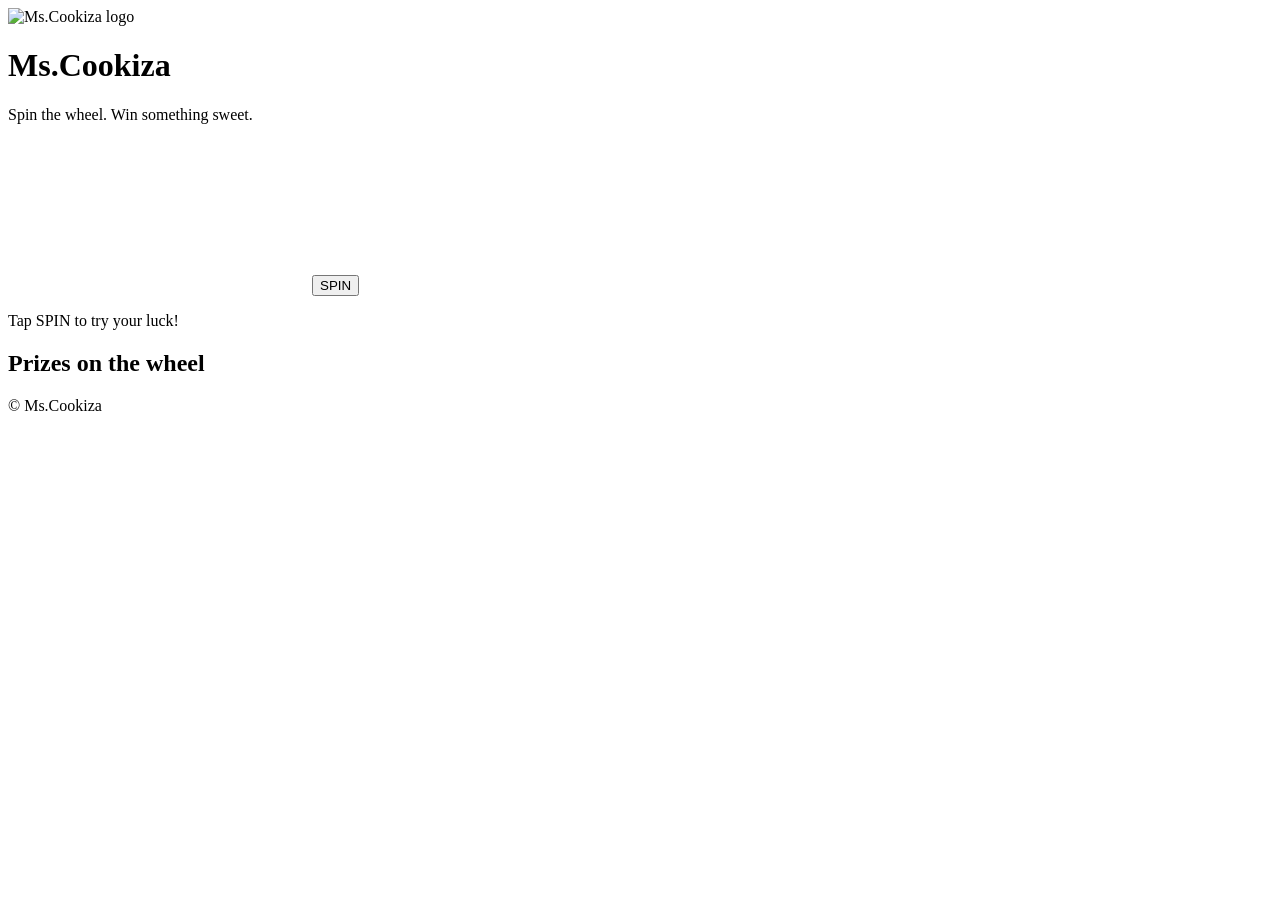
==== index.html @ 41e9b4df "Add files via upload" ====
<!DOCTYPE html>
<html lang="en">
<head>
  <meta charset="utf-8">
  <meta name="viewport" content="width=device-width, initial-scale=1">
  <title>Ms.Cookiza · Spin &amp; Win</title>
  <meta name="description" content="Spin the Ms.Cookiza wheel and win a discount or a free cookie treat.">
  <meta name="theme-color" content="#DB161B">
  <link rel="icon" type="image/png" href="img/logo.png">
  <link rel="preconnect" href="https://fonts.googleapis.com">
  <link rel="preconnect" href="https://fonts.gstatic.com" crossorigin>
  <link href="https://fonts.googleapis.com/css2?family=Fredoka:wght@400;600;700&display=swap" rel="stylesheet">
  <link rel="stylesheet" href="css/style.css">
</head>
<body>
  <div class="flag-bar" aria-hidden="true"><i></i><i></i><i></i></div>
  <div class="flag-hoist" aria-hidden="true"></div>

  <main class="page">
    <header class="brand">
      <img class="brand__logo" src="img/logo.png" alt="Ms.Cookiza logo" width="140" height="140">
      <h1 class="brand__name">Ms.Cookiza</h1>
      <p class="brand__tag">Spin the wheel. Win something sweet.</p>
    </header>

    <section class="stage" aria-label="Spin to win">
      <div class="wheel-wrap" id="wheelWrap">
        <div class="pointer" aria-hidden="true"></div>
        <canvas id="wheel" role="img" aria-label="Prize wheel"></canvas>
        <button id="spinBtn" class="hub" type="button">SPIN</button>
      </div>

      <p id="status" class="status" role="status" aria-live="polite">Tap SPIN to try your luck!</p>
      <a id="claimLink" class="btn btn--primary" href="congrats.html" hidden>View my prize</a>
    </section>

    <section class="prizes" aria-labelledby="prizesTitle">
      <h2 id="prizesTitle">Prizes on the wheel</h2>
      <ul id="prizeList" class="prizes__list"></ul>
    </section>
  </main>

  <footer class="footer">© <span id="year"></span> Ms.Cookiza</footer>

  <script src="js/config.js"></script>
  <script src="js/wheel.js"></script>
</body>
</html>
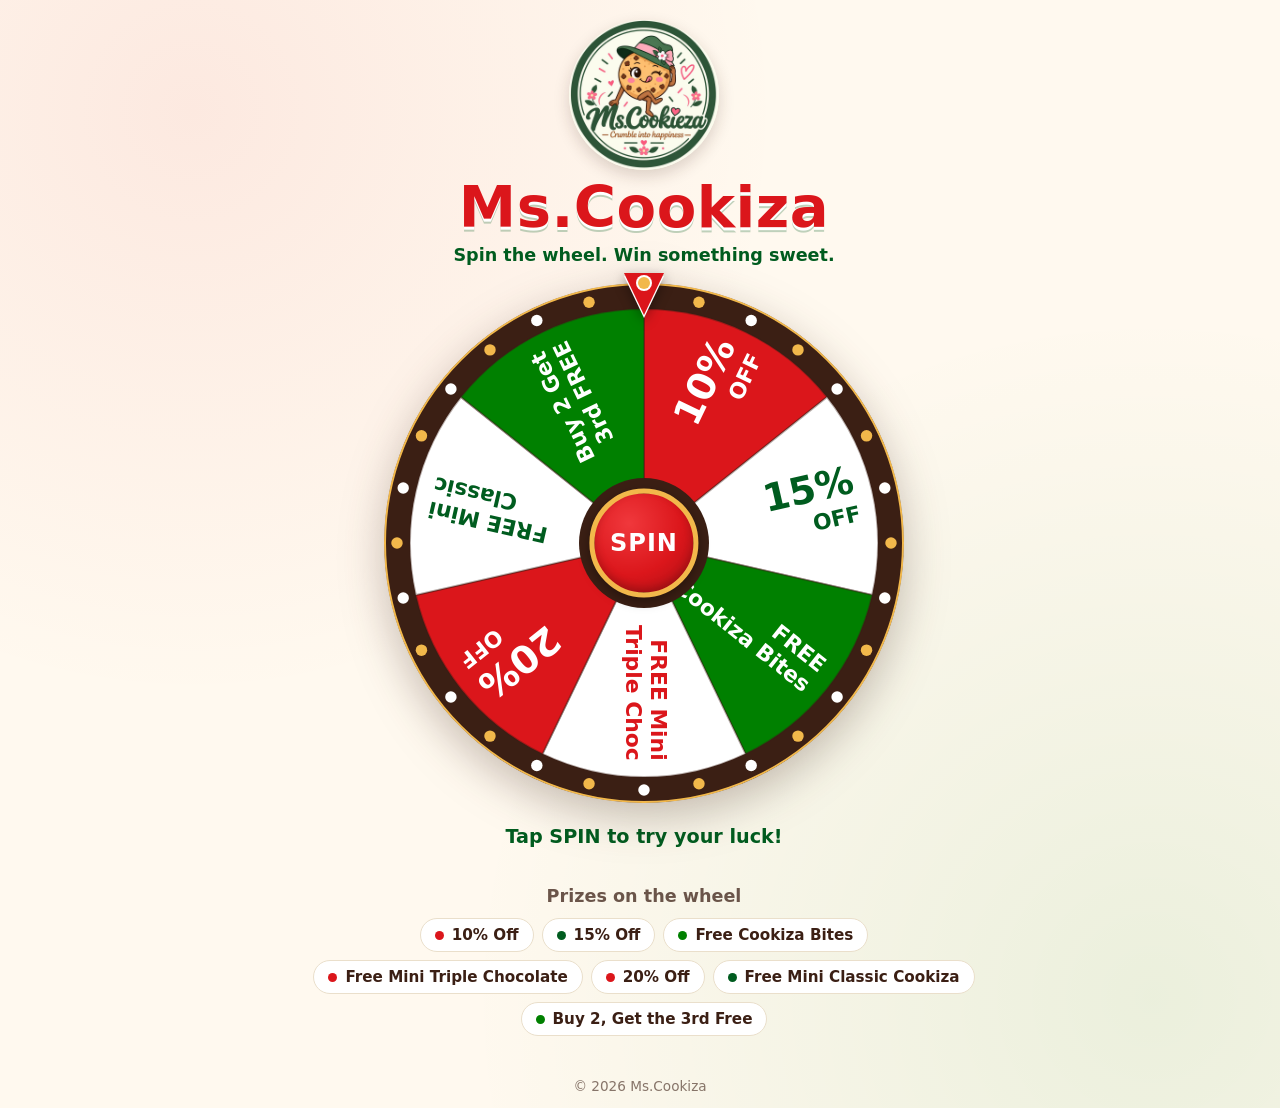
==== commit 3c1f1306: "Update index.html" ====
--- a/index.html
+++ b/index.html
@@ -13,8 +13,7 @@
   <link rel="stylesheet" href="css/style.css">
 </head>
 <body>
-  <div class="flag-bar" aria-hidden="true"><i></i><i></i><i></i></div>
-  <div class="flag-hoist" aria-hidden="true"></div>
+
 
   <main class="page">
     <header class="brand">
--- a/css/style.css
+++ b/css/style.css
@@ -0,0 +1,200 @@
+/* Ms.Cookiza Spin & Win — Omani flag palette (white · red · green) */
+:root {
+  --red: #DB161B;
+  --red-dark: #A80F14;
+  --green: #008000;
+  --green-dark: #005C1F;
+  --white: #FFFFFF;
+  --cream: #FFF9EF;
+  --line: #EADFCB;
+  --ink: #3B1F14;          /* chocolate */
+  --gold: #F2B84B;
+  --radius: 22px;
+  --font: "Fredoka", "Segoe UI", system-ui, -apple-system, Roboto, sans-serif;
+}
+
+* { box-sizing: border-box; }
+html { -webkit-text-size-adjust: 100%; }
+body {
+  margin: 0;
+  min-height: 100vh;
+  min-height: 100dvh;
+  display: flex;
+  flex-direction: column;
+  font-family: var(--font);
+  color: var(--ink);
+  background:
+    radial-gradient(circle at 15% 10%, rgba(219,22,27,.07), transparent 40%),
+    radial-gradient(circle at 90% 90%, rgba(0,128,0,.08), transparent 45%),
+    var(--cream);
+}
+
+/* ---- Flag-inspired framing ---- */
+.flag-bar { display: grid; grid-template-rows: 1fr 1fr 1fr; height: 18px; border-bottom: 1px solid var(--line); }
+.flag-bar i:nth-child(1) { background: var(--white); }
+.flag-bar i:nth-child(2) { background: var(--red); }
+.flag-bar i:nth-child(3) { background: var(--green); }
+.flag-hoist { position: fixed; top: 18px; bottom: 0; left: 0; width: 12px; background: var(--red); z-index: 0; }
+@media (min-width: 760px) { .flag-hoist { width: 22px; } }
+
+.page {
+  position: relative;
+  z-index: 1;
+  flex: 1;
+  width: 100%;
+  max-width: 760px;
+  margin: 0 auto;
+  padding: 20px 22px 28px 30px;
+  text-align: center;
+}
+.page--center { display: flex; flex-direction: column; align-items: center; justify-content: center; }
+
+/* ---- Brand ---- */
+.brand__logo { display: block; margin: 0 auto; width: clamp(110px, 32vw, 150px); height: auto; border-radius: 50%; box-shadow: 0 6px 16px rgba(59,31,20,.18); }
+.brand__name {
+  margin: 4px 0 0;
+  font-size: clamp(2.4rem, 8vw, 3.6rem);
+  font-weight: 700;
+  letter-spacing: .5px;
+  color: var(--red);
+  text-shadow: 0 3px 0 var(--white), 0 5px 0 rgba(0,92,31,.25);
+}
+.brand__tag { margin: 4px 0 0; font-size: 1.1rem; color: var(--green-dark); font-weight: 600; }
+.brand--small { margin-bottom: 14px; }
+.brand--small .brand__name { font-size: 2rem; display: inline-block; vertical-align: middle; margin-left: 6px; }
+.brand--small .brand__logo { display: inline-block; width: 64px; vertical-align: middle; }
+
+/* ---- Wheel ---- */
+.stage { margin-top: 18px; }
+.wheel-wrap {
+  position: relative;
+  width: min(92vw, 520px);
+  aspect-ratio: 1;
+  margin: 0 auto;
+  filter: drop-shadow(0 14px 22px rgba(59,31,20,.28));
+}
+#wheel { width: 100%; height: 100%; display: block; border-radius: 50%; will-change: transform; }
+
+.pointer {
+  position: absolute;
+  top: -10px;
+  left: 50%;
+  width: 0; height: 0;
+  transform: translateX(-50%);
+  border-left: 20px solid transparent;
+  border-right: 20px solid transparent;
+  border-top: 42px solid var(--red);
+  z-index: 3;
+  filter: drop-shadow(0 3px 0 var(--white)) drop-shadow(0 4px 6px rgba(0,0,0,.35));
+}
+.pointer::after {
+  content: "";
+  position: absolute;
+  top: -38px; left: -6px;
+  width: 12px; height: 12px;
+  border-radius: 50%;
+  background: var(--gold);
+  box-shadow: 0 0 0 2px var(--white);
+}
+
+.hub {
+  position: absolute;
+  top: 50%; left: 50%;
+  width: 21%; aspect-ratio: 1;
+  transform: translate(-50%, -50%);
+  border: 5px solid var(--gold);
+  border-radius: 50%;
+  background: radial-gradient(circle at 35% 30%, #f0383c, var(--red) 55%, var(--red-dark));
+  color: var(--white);
+  font: 700 clamp(.95rem, 4.2vw, 1.5rem)/1 var(--font);
+  letter-spacing: 1px;
+  cursor: pointer;
+  z-index: 2;
+  box-shadow: 0 4px 12px rgba(0,0,0,.35), inset 0 -4px 8px rgba(0,0,0,.2);
+  animation: pulse 1.8s ease-in-out infinite;
+  transition: transform .15s ease, filter .15s ease;
+}
+.hub:hover:not(:disabled) { filter: brightness(1.08); }
+.hub:active:not(:disabled) { transform: translate(-50%, -50%) scale(.94); }
+.hub:focus-visible, .btn:focus-visible { outline: 3px solid var(--green); outline-offset: 3px; }
+.hub:disabled { animation: none; cursor: default; filter: saturate(.6); }
+@keyframes pulse {
+  0%, 100% { box-shadow: 0 4px 12px rgba(0,0,0,.35), 0 0 0 0 rgba(219,22,27,.5), inset 0 -4px 8px rgba(0,0,0,.2); }
+  50%      { box-shadow: 0 4px 12px rgba(0,0,0,.35), 0 0 0 14px rgba(219,22,27,0), inset 0 -4px 8px rgba(0,0,0,.2); }
+}
+
+.status { min-height: 1.6em; margin: 22px 0 12px; font-size: 1.2rem; font-weight: 600; color: var(--green-dark); }
+
+/* ---- Buttons ---- */
+.btn {
+  display: inline-flex; align-items: center; justify-content: center; gap: 10px;
+  padding: 13px 24px;
+  border: 2px solid transparent;
+  border-radius: 999px;
+  font: 600 1.05rem/1 var(--font);
+  text-decoration: none;
+  cursor: pointer;
+  transition: transform .15s ease, box-shadow .15s ease, filter .15s ease;
+}
+.btn:hover { transform: translateY(-2px); box-shadow: 0 8px 16px rgba(0,0,0,.18); }
+.btn--primary { background: var(--green); color: var(--white); }
+.btn--ghost { background: var(--white); color: var(--green-dark); border-color: var(--green); }
+.btn--small { padding: 9px 16px; font-size: .95rem; }
+.btn--social { width: 100%; color: var(--white); }
+.btn--instagram { background: linear-gradient(45deg, #F58529, #DD2A7B 45%, #8134AF 75%, #515BD4); }
+[hidden] { display: none !important; }
+
+/* ---- Prize list ---- */
+.prizes { margin-top: 30px; }
+.prizes h2 { margin: 0 0 12px; font-size: 1.1rem; color: var(--ink); opacity: .75; font-weight: 600; }
+.prizes__list { list-style: none; margin: 0; padding: 0; display: flex; flex-wrap: wrap; gap: 8px; justify-content: center; }
+.prizes__list li {
+  padding: 7px 14px;
+  border-radius: 999px;
+  background: var(--white);
+  border: 1.5px solid var(--line);
+  font-size: .95rem;
+  font-weight: 600;
+}
+.prizes__list li::before { content: ""; display: inline-block; width: 9px; height: 9px; margin-right: 8px; border-radius: 50%; background: var(--c, var(--red)); }
+
+/* ---- Congrats ---- */
+.congrats-body #confetti { position: fixed; inset: 0; width: 100%; height: 100%; pointer-events: none; z-index: 5; }
+.card {
+  width: min(100%, 460px);
+  padding: 30px 26px 28px;
+  background: var(--white);
+  border-radius: var(--radius);
+  border-top: 8px solid var(--red);
+  border-bottom: 8px solid var(--green);
+  box-shadow: 0 18px 40px rgba(59,31,20,.18);
+  animation: pop .6s cubic-bezier(.2,1.4,.4,1) both;
+}
+@keyframes pop { from { transform: scale(.85); opacity: 0; } to { transform: scale(1); opacity: 1; } }
+.card__eyebrow { margin: 0; font-size: 1.05rem; font-weight: 700; color: var(--green); text-transform: uppercase; letter-spacing: 2px; }
+.card__title { margin: 4px 0 0; font-size: 1.6rem; font-weight: 600; }
+.card__prize { margin: 6px 0 0; font-size: clamp(2rem, 9vw, 2.7rem); font-weight: 700; line-height: 1.1; color: var(--red); }
+.card__desc { margin: 10px 0 0; font-size: 1.05rem; }
+.card__hint { margin: 12px 0 0; font-size: .92rem; opacity: .75; }
+
+.coupon {
+  margin-top: 20px;
+  padding: 14px 16px;
+  display: flex; align-items: center; justify-content: center; flex-wrap: wrap; gap: 8px 14px;
+  border: 2.5px dashed var(--green);
+  border-radius: 16px;
+  background: #F3FAF3;
+}
+.coupon__label { font-size: .85rem; font-weight: 600; text-transform: uppercase; letter-spacing: 1px; color: var(--green-dark); }
+.coupon__code { font-size: 1.35rem; letter-spacing: 1.5px; font-weight: 700; word-break: break-all; }
+
+.divider { border: 0; border-top: 1.5px solid var(--line); margin: 24px 0 18px; }
+.follow__title { margin: 0 0 14px; font-size: 1.1rem; font-weight: 600; }
+.follow { display: grid; gap: 12px; }
+
+.footer { position: relative; z-index: 1; padding: 14px; text-align: center; font-size: .85rem; opacity: .6; }
+
+@media (prefers-reduced-motion: reduce) {
+  .hub, .card { animation: none; }
+  .btn { transition: none; }
+}
